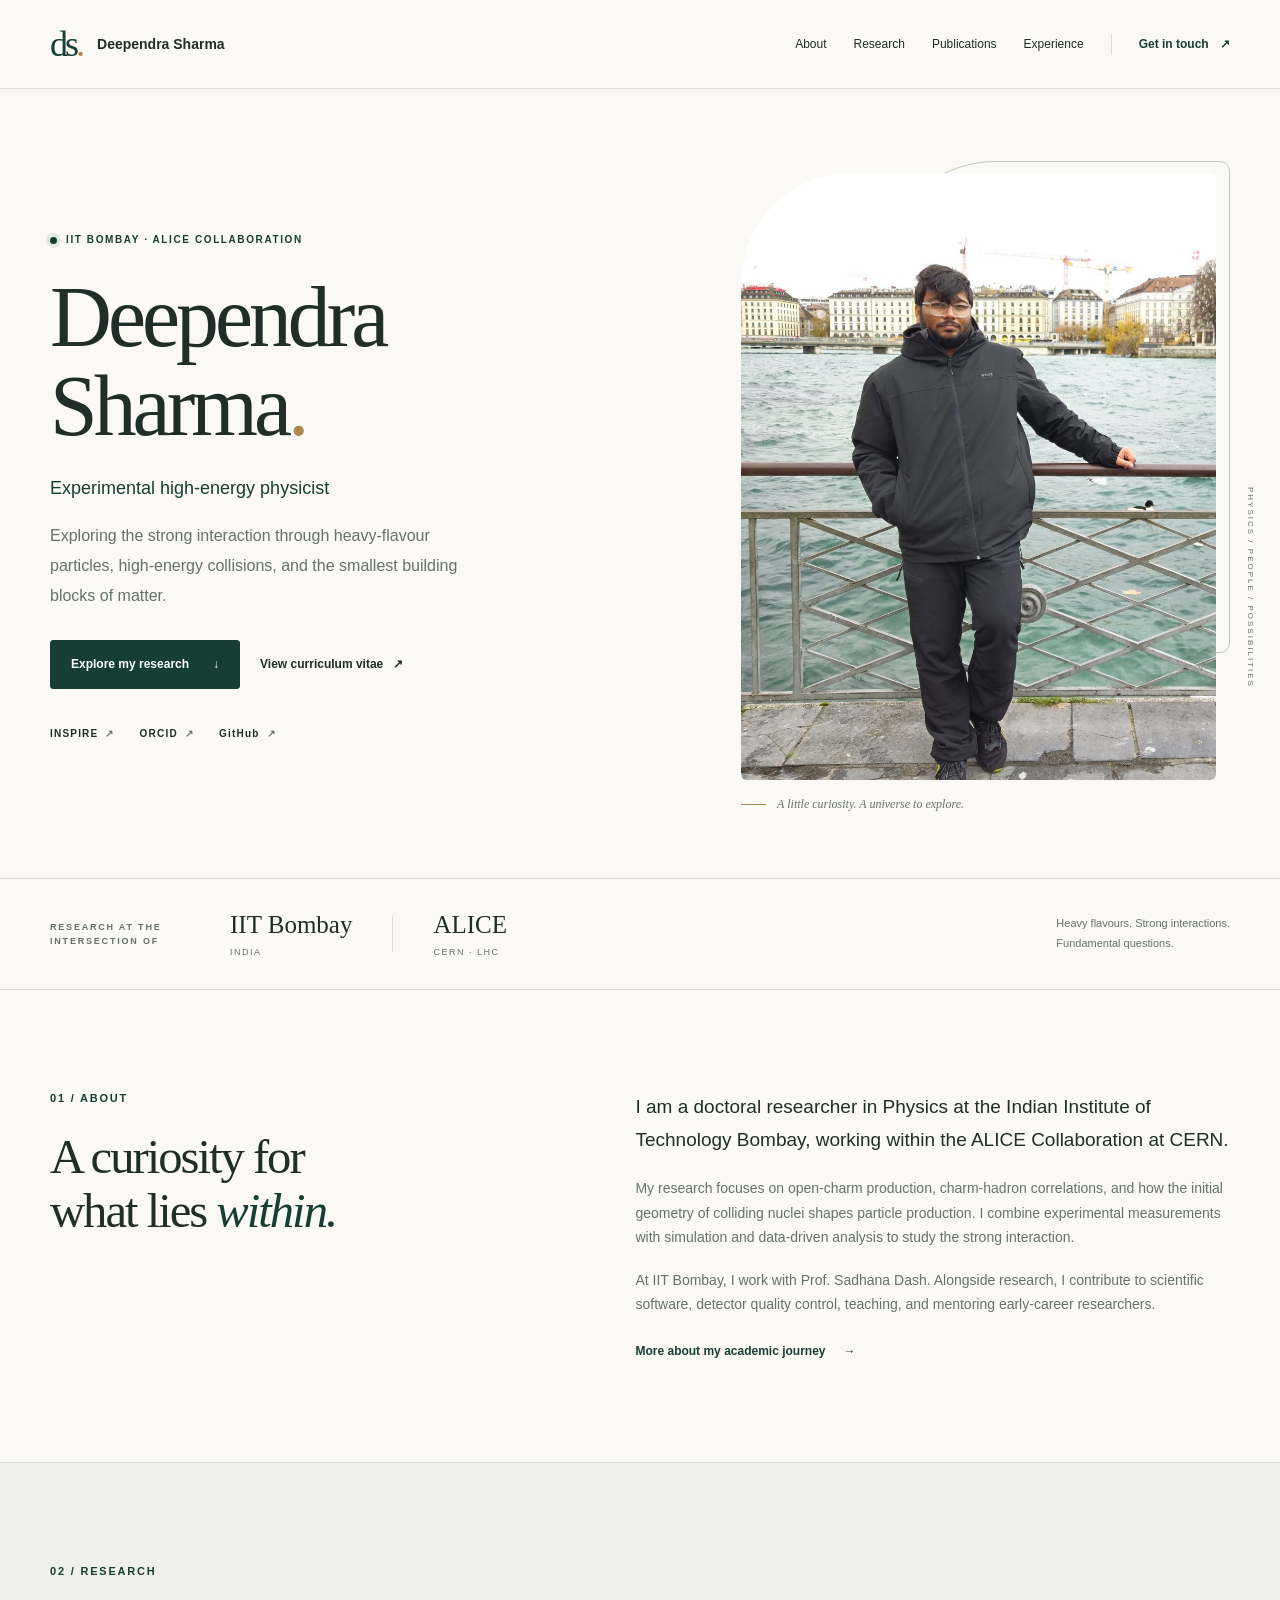
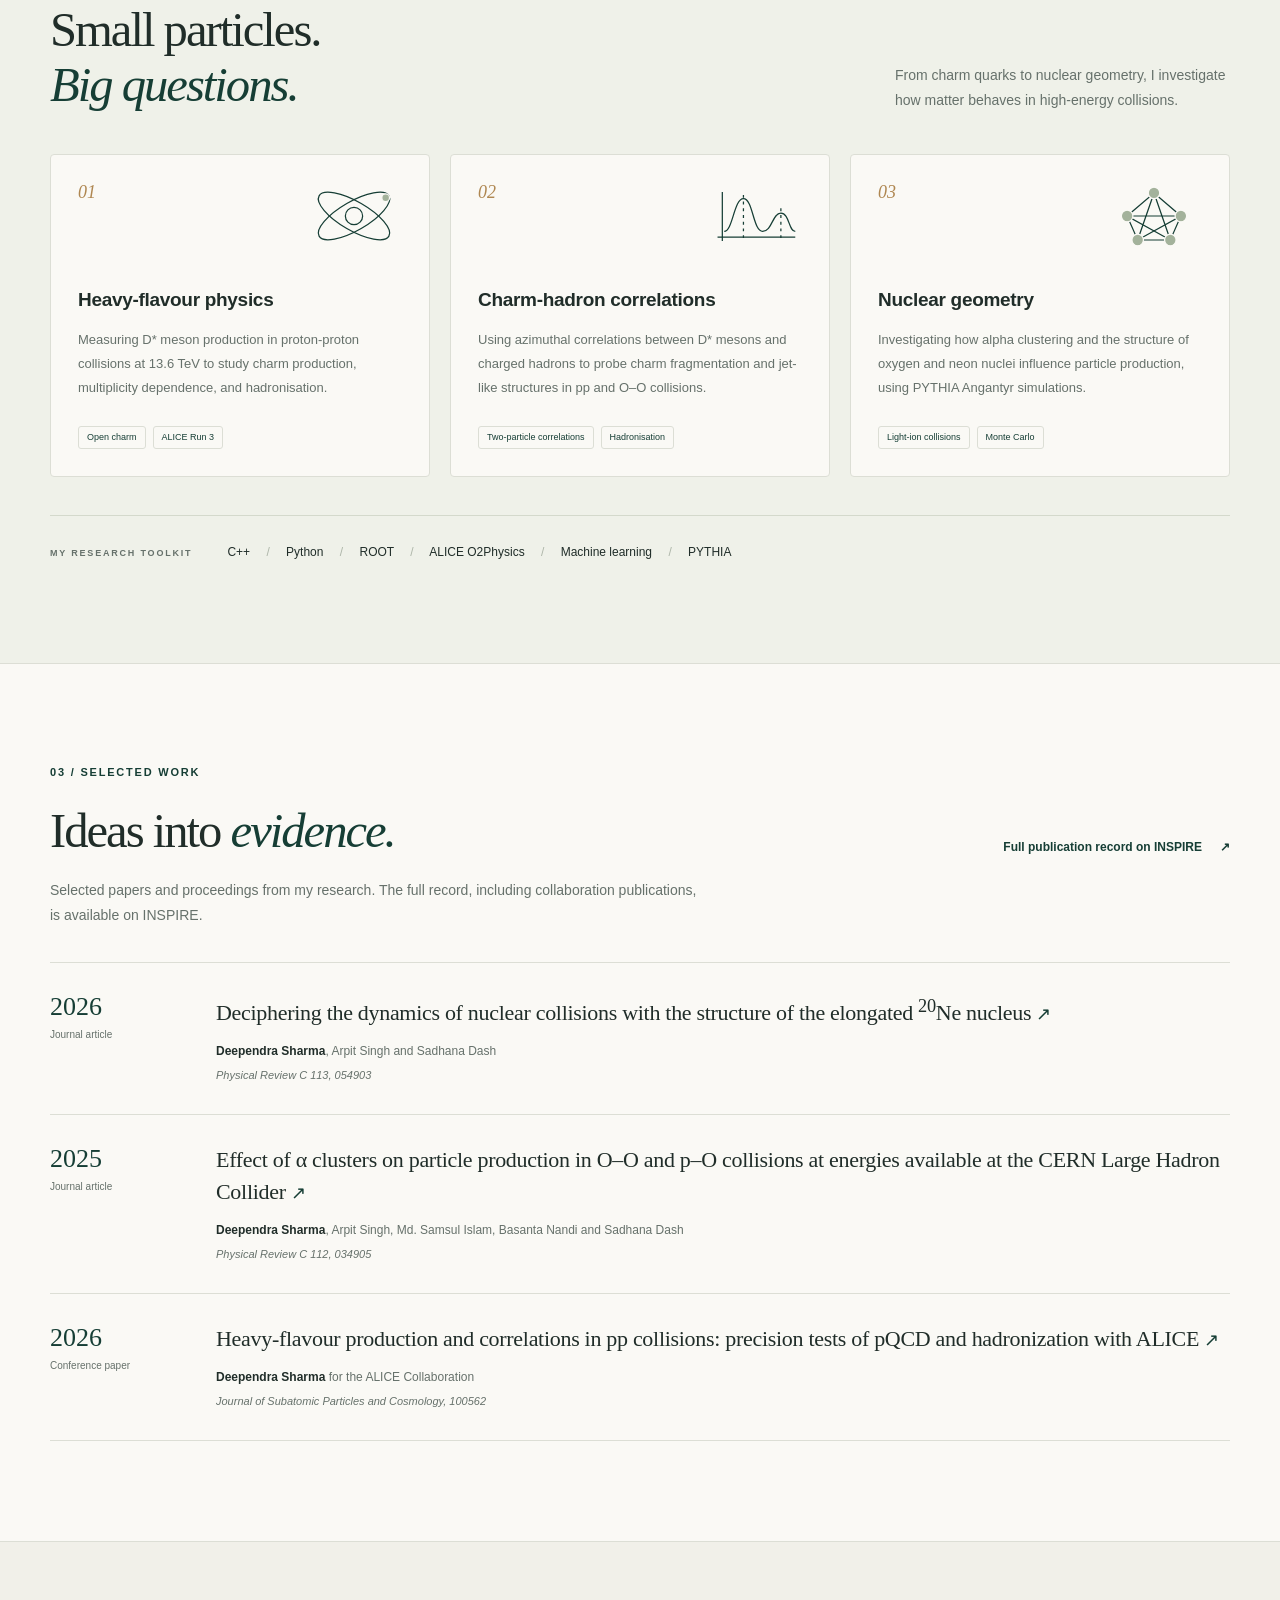
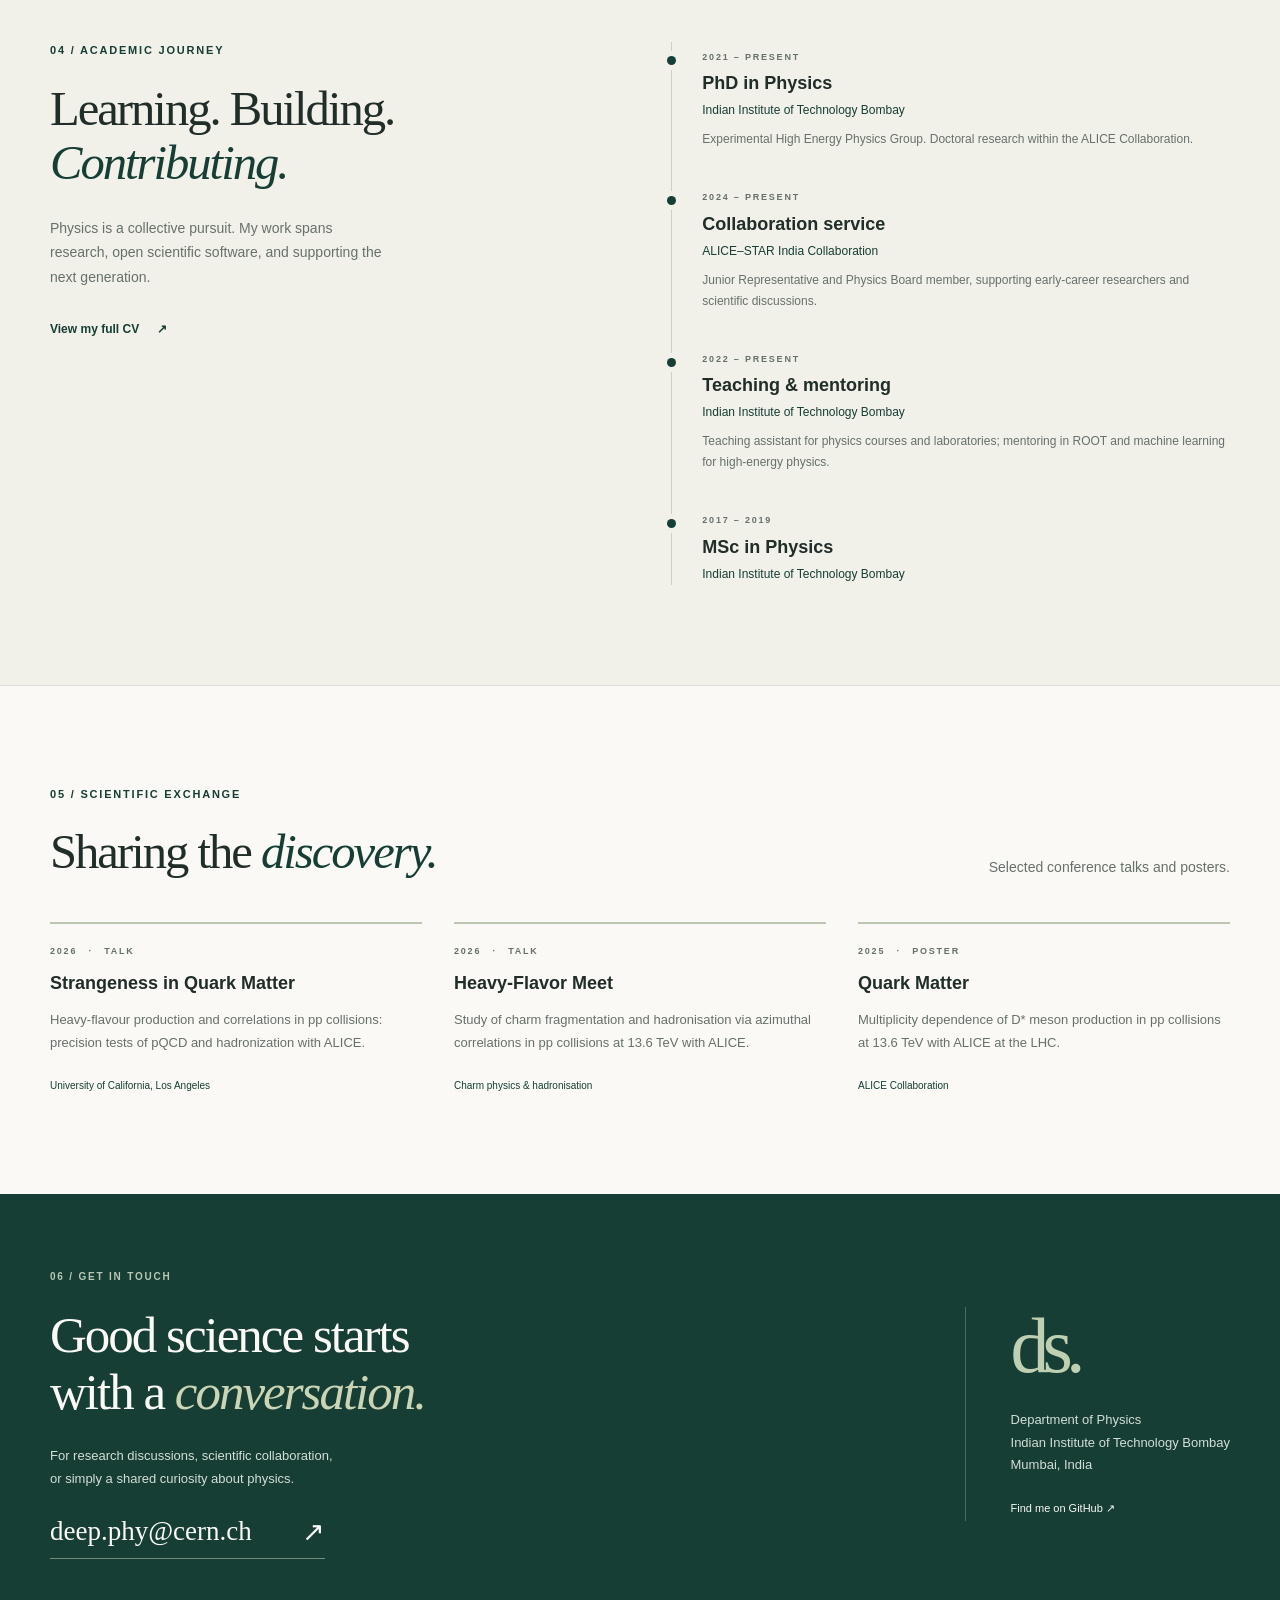
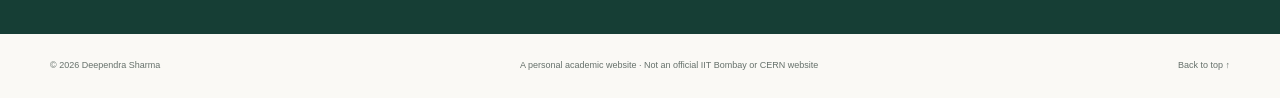
==== index.html @ 5d6fb159 "Create academic website" ====
<!doctype html>
<html lang="en">
<head>
  <meta charset="utf-8">
  <meta name="viewport" content="width=device-width, initial-scale=1">
  <meta name="description" content="Deependra Sharma, doctoral researcher at IIT Bombay and ALICE collaborator. Research in heavy-flavour physics, charm-hadron correlations, and light-ion collisions.">
  <meta name="theme-color" content="#163e35">
  <title>Deependra Sharma | High-Energy Physicist</title>
  <link rel="icon" href="assets/favicon.svg" type="image/svg+xml">
  <link rel="stylesheet" href="styles.css">
  <script src="script.js" defer></script>
</head>
<body>
  <a class="skip-link" href="#main">Skip to content</a>
  <header class="site-header">
    <div class="container header-inner">
      <a class="brand" href="#home" aria-label="Deependra Sharma, home"><span class="monogram">ds<span>.</span></span><span>Deependra Sharma</span></a>
      <button class="menu-toggle" type="button" aria-expanded="false" aria-controls="primary-nav" hidden>Menu <span aria-hidden="true">+</span></button>
      <nav id="primary-nav" aria-label="Main navigation">
        <a href="#about">About</a><a href="#research">Research</a><a href="#publications">Publications</a><a href="#experience">Experience</a><a class="nav-contact" href="#contact">Get in touch <span aria-hidden="true">&nearr;</span></a>
      </nav>
    </div>
  </header>

  <main id="main">
    <section class="hero container" id="home" aria-labelledby="hero-title">
      <div class="hero-copy">
        <p class="eyebrow"><span class="status-dot" aria-hidden="true"></span> IIT Bombay &middot; ALICE Collaboration</p>
        <h1 id="hero-title">Deependra<br>Sharma<span class="accent">.</span></h1>
        <p class="hero-role">Experimental high-energy physicist</p>
        <p class="hero-description">Exploring the strong interaction through heavy-flavour particles, high-energy collisions, and the smallest building blocks of matter.</p>
        <div class="button-row"><a class="button button-primary" href="#research">Explore my research <span aria-hidden="true">&darr;</span></a><a class="button button-text" href="cv.html">View curriculum vitae <span aria-hidden="true">&nearr;</span></a></div>
        <div class="profile-links" aria-label="Research profiles">
          <a href="https://inspirehep.net/authors/2954611">INSPIRE <span aria-hidden="true">&nearr;</span></a>
          <a href="https://orcid.org/0009-0001-9105-0729">ORCID <span aria-hidden="true">&nearr;</span></a>
          <a href="https://github.com/deependra170598">GitHub <span aria-hidden="true">&nearr;</span></a>
        </div>
      </div>
      <figure class="hero-portrait">
        <div class="portrait-frame"><img src="assets/portrait.jpg" alt="Deependra Sharma standing beside the waterfront in Geneva" width="900" height="1150" fetchpriority="high"></div>
        <figcaption><span class="caption-line" aria-hidden="true"></span> A little curiosity. A universe to explore.</figcaption>
        <span class="portrait-label" aria-hidden="true">PHYSICS / PEOPLE / POSSIBILITIES</span>
      </figure>
    </section>

    <div class="affiliation-band">
      <div class="container affiliations"><span class="eyebrow">Research at the intersection of</span><a href="https://www.iitb.ac.in/">IIT Bombay <span>India</span></a><span class="band-divider" aria-hidden="true"></span><a href="https://alice-collaboration.web.cern.ch/">ALICE <span>CERN &middot; LHC</span></a><span class="band-note">Heavy flavours. Strong interactions.<br>Fundamental questions.</span></div>
    </div>

    <section class="section container about-grid" id="about" aria-labelledby="about-title">
      <div><p class="eyebrow section-kicker">01 / About</p><h2 id="about-title">A curiosity for<br>what lies <em>within.</em></h2></div>
      <div class="about-copy"><p class="lead">I am a doctoral researcher in Physics at the Indian Institute of Technology Bombay, working within the ALICE Collaboration at CERN.</p><p>My research focuses on open-charm production, charm-hadron correlations, and how the initial geometry of colliding nuclei shapes particle production. I combine experimental measurements with simulation and data-driven analysis to study the strong interaction.</p><p>At IIT Bombay, I work with Prof. Sadhana Dash. Alongside research, I contribute to scientific software, detector quality control, teaching, and mentoring early-career researchers.</p><a class="inline-link" href="cv.html">More about my academic journey <span aria-hidden="true">&rarr;</span></a></div>
    </section>

    <section class="research-section" id="research" aria-labelledby="research-title">
      <div class="container section">
        <div class="section-heading"><div><p class="eyebrow section-kicker">02 / Research</p><h2 id="research-title">Small particles.<br><em>Big questions.</em></h2></div><p>From charm quarks to nuclear geometry, I investigate how matter behaves in high-energy collisions.</p></div>
        <div class="research-grid">
          <article class="research-card">
            <div class="card-top"><span class="card-number">01</span><svg viewBox="0 0 100 68" fill="none" aria-hidden="true"><circle cx="50" cy="34" r="9"/><ellipse cx="50" cy="34" rx="42" ry="15" transform="rotate(-30 50 34)"/><ellipse cx="50" cy="34" rx="42" ry="15" transform="rotate(30 50 34)"/><circle cx="83" cy="15" r="4" class="svg-fill"/></svg></div>
            <h3>Heavy-flavour physics</h3><p>Measuring D* meson production in proton-proton collisions at 13.6 TeV to study charm production, multiplicity dependence, and hadronisation.</p><div class="tags"><span>Open charm</span><span>ALICE Run 3</span></div>
          </article>
          <article class="research-card">
            <div class="card-top"><span class="card-number">02</span><svg viewBox="0 0 100 68" fill="none" aria-hidden="true"><path d="M12 56H93M17 60V9M19 50C28 50 29 16 39 16S49 50 59 50 69 31 78 31 86 50 93 50"/><path d="M39 12V57M78 26V57" stroke-dasharray="3 4"/></svg></div>
            <h3>Charm-hadron correlations</h3><p>Using azimuthal correlations between D* mesons and charged hadrons to probe charm fragmentation and jet-like structures in pp and O&ndash;O collisions.</p><div class="tags"><span>Two-particle correlations</span><span>Hadronisation</span></div>
          </article>
          <article class="research-card">
            <div class="card-top"><span class="card-number">03</span><svg viewBox="0 0 100 68" fill="none" aria-hidden="true"><path d="m50 10 28 24-11 25H33L22 34Z"/><path d="m50 10 17 49-45-25h56L33 59Z"/><circle cx="50" cy="10" r="6" class="svg-fill"/><circle cx="22" cy="34" r="6" class="svg-fill"/><circle cx="78" cy="34" r="6" class="svg-fill"/><circle cx="33" cy="59" r="6" class="svg-fill"/><circle cx="67" cy="59" r="6" class="svg-fill"/></svg></div>
            <h3>Nuclear geometry</h3><p>Investigating how alpha clustering and the structure of oxygen and neon nuclei influence particle production, using PYTHIA Angantyr simulations.</p><div class="tags"><span>Light-ion collisions</span><span>Monte Carlo</span></div>
          </article>
        </div>
        <div class="toolkit"><span class="eyebrow">My research toolkit</span><p>C++ <span>/</span> Python <span>/</span> ROOT <span>/</span> ALICE O2Physics <span>/</span> Machine learning <span>/</span> PYTHIA</p></div>
      </div>
    </section>

    <section class="section container" id="publications" aria-labelledby="publications-title">
      <div class="section-heading"><div><p class="eyebrow section-kicker">03 / Selected work</p><h2 id="publications-title">Ideas into <em>evidence.</em></h2></div><a class="inline-link" href="https://inspirehep.net/authors/2954611?ui-citation-summary=true&amp;ui-exclude-self-citations=true">Full publication record on INSPIRE <span aria-hidden="true">&nearr;</span></a></div>
      <p class="section-intro">Selected papers and proceedings from my research. The full record, including collaboration publications, is available on INSPIRE.</p>
      <div class="publication-list">
        <article class="publication"><div class="publication-meta"><span class="publication-year">2026</span><span>Journal article</span></div><div><h3><a href="https://doi.org/10.1103/3fy2-1d7l">Deciphering the dynamics of nuclear collisions with the structure of the elongated <sup>20</sup>Ne nucleus <span aria-hidden="true">&nearr;</span></a></h3><p><strong>Deependra Sharma</strong>, Arpit Singh and Sadhana Dash</p><p class="journal">Physical Review C 113, 054903</p></div></article>
        <article class="publication"><div class="publication-meta"><span class="publication-year">2025</span><span>Journal article</span></div><div><h3><a href="https://doi.org/10.1103/l6mj-sgrn">Effect of &alpha; clusters on particle production in O&ndash;O and p&ndash;O collisions at energies available at the CERN Large Hadron Collider <span aria-hidden="true">&nearr;</span></a></h3><p><strong>Deependra Sharma</strong>, Arpit Singh, Md. Samsul Islam, Basanta Nandi and Sadhana Dash</p><p class="journal">Physical Review C 112, 034905</p></div></article>
        <article class="publication"><div class="publication-meta"><span class="publication-year">2026</span><span>Conference paper</span></div><div><h3><a href="https://doi.org/10.1016/j.jspc.2026.100562">Heavy-flavour production and correlations in pp collisions: precision tests of pQCD and hadronization with ALICE <span aria-hidden="true">&nearr;</span></a></h3><p><strong>Deependra Sharma</strong> for the ALICE Collaboration</p><p class="journal">Journal of Subatomic Particles and Cosmology, 100562</p></div></article>
      </div>
    </section>

    <section class="experience-section" id="experience" aria-labelledby="experience-title">
      <div class="container section experience-grid">
        <div><p class="eyebrow section-kicker">04 / Academic journey</p><h2 id="experience-title">Learning. Building.<br><em>Contributing.</em></h2><p class="section-intro">Physics is a collective pursuit. My work spans research, open scientific software, and supporting the next generation.</p><a class="inline-link" href="cv.html">View my full CV <span aria-hidden="true">&nearr;</span></a></div>
        <div class="timeline">
          <article class="timeline-item"><p class="eyebrow">2021 &ndash; Present</p><h3>PhD in Physics</h3><p class="institution">Indian Institute of Technology Bombay</p><p>Experimental High Energy Physics Group. Doctoral research within the ALICE Collaboration.</p></article>
          <article class="timeline-item"><p class="eyebrow">2024 &ndash; Present</p><h3>Collaboration service</h3><p class="institution">ALICE&ndash;STAR India Collaboration</p><p>Junior Representative and Physics Board member, supporting early-career researchers and scientific discussions.</p></article>
          <article class="timeline-item"><p class="eyebrow">2022 &ndash; Present</p><h3>Teaching &amp; mentoring</h3><p class="institution">Indian Institute of Technology Bombay</p><p>Teaching assistant for physics courses and laboratories; mentoring in ROOT and machine learning for high-energy physics.</p></article>
          <article class="timeline-item"><p class="eyebrow">2017 &ndash; 2019</p><h3>MSc in Physics</h3><p class="institution">Indian Institute of Technology Bombay</p></article>
        </div>
      </div>
    </section>

    <section class="section container talks-section" aria-labelledby="talks-title">
      <div class="section-heading"><div><p class="eyebrow section-kicker">05 / Scientific exchange</p><h2 id="talks-title">Sharing the <em>discovery.</em></h2></div><p>Selected conference talks and posters.</p></div>
      <div class="talks-grid">
        <article class="talk-card"><p class="eyebrow">2026 <span>&middot;</span> Talk</p><h3>Strangeness in Quark Matter</h3><p>Heavy-flavour production and correlations in pp collisions: precision tests of pQCD and hadronization with ALICE.</p><span class="talk-location">University of California, Los Angeles</span></article>
        <article class="talk-card"><p class="eyebrow">2026 <span>&middot;</span> Talk</p><h3>Heavy-Flavor Meet</h3><p>Study of charm fragmentation and hadronisation via azimuthal correlations in pp collisions at 13.6 TeV with ALICE.</p><span class="talk-location">Charm physics &amp; hadronisation</span></article>
        <article class="talk-card"><p class="eyebrow">2025 <span>&middot;</span> Poster</p><h3>Quark Matter</h3><p>Multiplicity dependence of D* meson production in pp collisions at 13.6 TeV with ALICE at the LHC.</p><span class="talk-location">ALICE Collaboration</span></article>
      </div>
    </section>

    <section class="contact-section" id="contact" aria-labelledby="contact-title">
      <div class="container contact-inner"><div><p class="eyebrow">06 / Get in touch</p><h2 id="contact-title">Good science starts<br>with a <em>conversation.</em></h2><p>For research discussions, scientific collaboration,<br class="desktop-break"> or simply a shared curiosity about physics.</p><a class="contact-email" href="mailto:deep.phy@cern.ch">deep.phy@cern.ch <span aria-hidden="true">&nearr;</span></a></div><div class="contact-details"><span class="contact-mark" aria-hidden="true">ds.</span><p>Department of Physics<br>Indian Institute of Technology Bombay<br>Mumbai, India</p><a href="https://github.com/deependra170598">Find me on GitHub <span aria-hidden="true">&nearr;</span></a></div></div>
    </section>
  </main>
  <footer class="site-footer container"><p>&copy; <span data-year>2026</span> Deependra Sharma</p><p>A personal academic website &middot; Not an official IIT Bombay or CERN website</p><a href="#home">Back to top &uarr;</a></footer>
</body>
</html>
---- styles.css ----
:root {
  --paper: #faf9f5;
  --ink: #202d29;
  --green: #163e35;
  --muted: #66716b;
  --line: #dcded5;
  --soft: #eff1e9;
  --gold: #af8751;
  --serif: Georgia, "Times New Roman", serif;
  --sans: "Segoe UI", Arial, sans-serif;
}
* { box-sizing: border-box; }
html { scroll-behavior: smooth; scroll-padding-top: 100px; }
body { margin: 0; color: var(--ink); background: var(--paper); font: 16px/1.75 var(--sans); -webkit-font-smoothing: antialiased; }
a { color: inherit; text-decoration: none; text-underline-offset: 5px; }
a:hover { text-decoration: underline; }
button { font: inherit; }
button, a { -webkit-tap-highlight-color: transparent; }
:focus-visible { outline: 3px solid var(--gold); outline-offset: 5px; }
::selection { color: white; background: var(--green); }
img { display: block; max-width: 100%; }
svg { display: block; }
figure, p, h1, h2, h3 { margin: 0; }
p + p { margin-top: 18px; }
.container { width: min(1180px, calc(100% - 96px)); margin-inline: auto; }
.section { padding-block: 100px; }
.eyebrow { font-size: 11px; font-weight: 650; letter-spacing: 1.8px; text-transform: uppercase; line-height: 1.6; }
.section-kicker { color: var(--green); margin-bottom: 22px; }
h1, h2 { font-family: var(--serif); font-weight: 400; letter-spacing: -2px; line-height: 1.12; }
h2 { font-size: clamp(36px, 3.8vw, 49px); }
h2 em { font-weight: 400; color: var(--green); }
h3 { font-weight: 600; font-size: 19px; line-height: 1.5; }
.skip-link { position: fixed; top: -100px; left: 20px; padding: 10px 20px; background: var(--green); color: white; z-index: 100; }
.skip-link:focus { top: 10px; }
.site-header { position: sticky; top: 0; z-index: 20; background: rgba(250, 249, 245, .97); border-bottom: 1px solid var(--line); }
.header-inner { min-height: 88px; display: flex; align-items: center; justify-content: space-between; gap: 28px; }
.brand { display: flex; align-items: center; gap: 15px; font-size: 14px; font-weight: 600; white-space: nowrap; }
.brand:hover { text-decoration: none; }
.monogram { font: 36px/1 var(--serif); letter-spacing: -3px; color: var(--green); }
.monogram span { color: var(--gold); }
nav { display: flex; gap: 27px; align-items: center; font-size: 12px; }
.nav-contact { border-left: 1px solid var(--line); padding-left: 27px; color: var(--green); font-weight: 600; }
.nav-contact span { margin-left: 8px; }
.menu-toggle { display: none; background: transparent; border: 1px solid var(--line); color: var(--green); padding: 6px 12px; cursor: pointer; }
.menu-toggle[hidden] { display: none; }
.hero { display: grid; grid-template-columns: 1.25fr 1fr; gap: 80px; align-items: center; padding-block: 72px 64px; }
.hero-copy > .eyebrow { display: flex; align-items: center; gap: 9px; font-size: 10px; letter-spacing: 1.6px; color: var(--green); margin-bottom: 26px; }
.status-dot { height: 7px; width: 7px; flex-shrink: 0; border-radius: 50%; background: var(--green); box-shadow: 0 0 0 4px #e4eadd; }
h1 { font-size: clamp(65px, 6.7vw, 89px); line-height: 1.03; letter-spacing: -4px; }
.accent { color: var(--gold); }
.hero-role { margin-top: 22px; font-size: 18px; font-weight: 500; color: var(--green); }
.hero-description { margin-top: 17px; color: var(--muted); max-width: 440px; font-size: 16px; line-height: 1.85; }
.button-row { display: flex; align-items: center; flex-wrap: wrap; gap: 12px 20px; margin-top: 30px; }
.button { display: inline-flex; align-items: center; justify-content: center; gap: 24px; padding: 13px 20px; font-size: 12px; font-weight: 600; }
.button-primary { background: var(--green); color: white; border: 1px solid var(--green); border-radius: 3px; transition: background .2s; }
.button-primary:hover { background: #245548; text-decoration: none; }
.button-text { padding-inline: 0; gap: 10px; }
.profile-links { display: flex; gap: 25px; margin-top: 36px; font-size: 10px; font-weight: 600; letter-spacing: 1.2px; }
.profile-links span { color: var(--muted); padding-left: 3px; }
.hero-portrait { position: relative; padding: 12px 14px 0 0; }
.hero-portrait::before { content: ""; position: absolute; top: 0; right: 0; width: 72%; height: 75%; border: 1px solid #bfcab8; border-radius: 120px 10px 10px 10px; z-index: -1; }
.portrait-frame { background: #e1e5db; border-radius: 110px 6px 6px 6px; overflow: hidden; }
.portrait-frame img { width: 100%; height: auto; aspect-ratio: 900 / 1150; object-fit: cover; }
.hero-portrait figcaption { display: flex; gap: 11px; align-items: center; font: italic 12px/1.6 var(--serif); color: var(--muted); padding-top: 15px; }
.caption-line { height: 1px; width: 25px; background: var(--gold); }
.portrait-label { position: absolute; right: -27px; top: 50%; font-size: 8px; letter-spacing: 2px; writing-mode: vertical-rl; color: var(--muted); }
.affiliation-band { border-block: 1px solid var(--line); }
.affiliations { display: flex; gap: 40px; align-items: center; min-height: 110px; }
.affiliations > .eyebrow { color: var(--muted); font-size: 9px; max-width: 140px; }
.affiliations > a { font: 25px var(--serif); white-space: nowrap; }
.affiliations > a span { display: block; font: 9px var(--sans); text-transform: uppercase; letter-spacing: 1.5px; margin-top: 8px; color: var(--muted); }
.band-divider { height: 36px; width: 1px; background: var(--line); }
.band-note { margin-left: auto; color: var(--muted); font-size: 11px; line-height: 1.8; }
.about-grid { display: grid; grid-template-columns: 1fr 1.2fr; gap: 90px; }
.about-copy { color: var(--muted); font-size: 14px; }
.about-copy .lead { font-size: 19px; line-height: 1.75; color: var(--ink); margin-bottom: 20px; }
.inline-link { display: inline-flex; align-items: center; gap: 18px; color: var(--green); font-size: 12px; font-weight: 600; }
.about-copy .inline-link { margin-top: 24px; }
.research-section { background: var(--soft); border-block: 1px solid var(--line); }
.section-heading { display: flex; align-items: flex-end; justify-content: space-between; gap: 50px; margin-bottom: 42px; }
.section-heading > p { max-width: 335px; color: var(--muted); font-size: 14px; }
.research-grid { display: grid; grid-template-columns: repeat(3, 1fr); gap: 20px; }
.research-card { padding: 27px; background: var(--paper); border: 1px solid var(--line); border-radius: 4px; display: flex; flex-direction: column; }
.card-top { display: flex; align-items: flex-start; justify-content: space-between; margin-bottom: 28px; min-height: 76px; }
.card-number { font: italic 18px var(--serif); color: var(--gold); }
.card-top svg { width: 96px; height: 68px; stroke: var(--green); stroke-width: 1.3; }
.svg-fill { fill: #a3b29b; stroke: var(--paper); }
.research-card h3 { font-size: 19px; letter-spacing: -.3px; }
.research-card p { color: var(--muted); font-size: 13px; margin-block: 13px 26px; line-height: 1.85; }
.tags { display: flex; flex-wrap: wrap; gap: 7px; margin-top: auto; }
.tags span { padding: 3px 8px; border: 1px solid var(--line); border-radius: 3px; color: var(--green); font-size: 9px; }
.toolkit { display: flex; gap: 35px; align-items: baseline; border-top: 1px solid #d4d9cc; margin-top: 38px; padding-top: 26px; }
.toolkit .eyebrow { font-size: 9px; white-space: nowrap; color: var(--muted); }
.toolkit p { font-size: 12px; font-weight: 500; }
.toolkit p span { color: #aeb6a9; margin-inline: 13px; }
.section-intro { font-size: 14px; color: var(--muted); max-width: 650px; }
#publications .section-heading { margin-bottom: 20px; }
.publication-list { margin-top: 35px; border-top: 1px solid var(--line); }
.publication { padding-block: 29px; border-bottom: 1px solid var(--line); display: grid; grid-template-columns: 140px 1fr; gap: 26px; }
.publication-meta { display: flex; flex-direction: column; gap: 4px; font-size: 10px; color: var(--muted); }
.publication-year { font: 26px var(--serif); color: var(--green); }
.publication h3 { font: 22px/1.45 var(--serif); letter-spacing: -.3px; }
.publication h3 span { font: 18px var(--sans); color: var(--green); white-space: nowrap; }
.publication p { color: var(--muted); font-size: 12px; margin-top: 12px; }
.publication strong { color: var(--ink); font-weight: 600; }
.publication .journal { margin-top: 4px; font-size: 11px; font-style: italic; }
.experience-section { background: #f1f0e9; border-block: 1px solid var(--line); }
.experience-grid { display: grid; grid-template-columns: 1fr 1.1fr; gap: 100px; }
.experience-grid .section-intro { margin-block: 25px; max-width: 340px; }
.timeline { border-left: 1px solid #ccd1c4; margin-left: 7px; }
.timeline-item { position: relative; padding: 0 0 32px 30px; }
.timeline-item:last-child { padding-bottom: 0; }
.timeline-item::before { content: ""; position: absolute; top: 6px; left: -5px; width: 9px; height: 9px; border-radius: 50%; background: var(--green); box-shadow: 0 0 0 5px #f1f0e9; }
.timeline-item > .eyebrow { font-size: 9px; color: var(--muted); margin-bottom: 6px; }
.timeline-item h3 { font-size: 18px; }
.timeline-item p { font-size: 12px; color: var(--muted); margin-top: 8px; }
.timeline-item .institution { color: var(--green); font-size: 12px; margin-top: 3px; }
.talks-grid { display: grid; grid-template-columns: repeat(3, 1fr); gap: 32px; }
.talk-card { border-top: 2px solid #bcc6b2; padding-top: 20px; display: flex; flex-direction: column; }
.talk-card .eyebrow { font-size: 9px; color: var(--muted); }
.talk-card .eyebrow span { padding-inline: 7px; }
.talk-card h3 { margin-block: 12px; font-size: 18px; }
.talk-card > p:not(.eyebrow) { font-size: 13px; color: var(--muted); margin: 0 0 22px; }
.talk-location { margin-top: auto; font-size: 10px; color: var(--green); }
.contact-section { background: var(--green); color: var(--paper); }
.contact-inner { padding-block: 75px; display: flex; align-items: center; justify-content: space-between; gap: 60px; }
.contact-section .eyebrow { color: #b8c8b3; font-size: 10px; margin-bottom: 22px; }
.contact-section h2 { font-size: clamp(36px, 4vw, 51px); }
.contact-section h2 em { color: #cbd5b6; }
.contact-section p:not(.eyebrow) { color: #d3ded6; font-size: 13px; margin-top: 24px; }
.contact-email { display: inline-flex; align-items: center; gap: 50px; font: 27px var(--serif); margin-top: 25px; border-bottom: 1px solid #738d7c; padding-bottom: 10px; }
.contact-email:hover { text-decoration: none; border-bottom-color: var(--paper); }
.contact-details { min-width: 245px; border-left: 1px solid #4d6b5d; padding-left: 45px; }
.contact-mark { font: 78px/1 var(--serif); letter-spacing: -7px; color: #bed0b1; }
.contact-details a { font-size: 11px; display: inline-block; margin-top: 22px; }
.site-footer { display: flex; flex-wrap: wrap; gap: 20px; justify-content: space-between; align-items: center; padding-block: 24px; font-size: 9px; color: var(--muted); }
.site-footer p + p { margin: 0; }
.cv-header { border-bottom: 1px solid var(--line); padding-block: 28px; display: flex; justify-content: space-between; gap: 20px; align-items: center; }
.cv-page { max-width: 880px; padding-block: 65px; }
.cv-page h1 { font-size: 55px; letter-spacing: -2px; }
.cv-page .hero-role { margin-top: 12px; }
.cv-contact { font-size: 13px; margin-top: 15px; display: flex; flex-wrap: wrap; gap: 8px 24px; }
.cv-section { margin-top: 38px; }
.cv-section h2 { font: 22px var(--serif); letter-spacing: 0; border-bottom: 1px solid var(--line); padding-bottom: 10px; margin-bottom: 16px; }
.cv-section h3 { font-size: 15px; margin-top: 20px; }
.cv-section p, .cv-section li { font-size: 13px; }
.cv-section ul, .cv-section ol { padding-left: 21px; }
.cv-section li { padding-left: 3px; margin-bottom: 8px; }
.cv-section a { text-decoration: underline; }
.cv-date { float: right; font-weight: 400; font-size: 12px; color: var(--muted); margin-left: 15px; }
.cv-note { margin-top: 20px; color: var(--muted); font-size: 11px; }
.print-button { cursor: pointer; }
@media (min-width: 1500px) {
  .hero { padding-block: 90px; }
}
@media (max-width: 1050px) {
  .container { width: calc(100% - 64px); }
  .header-inner { gap: 20px; }
  nav { gap: 18px; }
  .nav-contact { padding-left: 18px; }
  .brand { font-size: 12px; }
  .hero { gap: 45px; }
  h1 { font-size: 73px; }
  .hero-role { font-size: 16px; }
  .hero-description { font-size: 14px; }
  .button { padding: 12px 15px; font-size: 11px; gap: 12px; }
  .button-text { padding-inline: 0; }
  .about-grid, .experience-grid { gap: 50px; }
  .affiliations { gap: 28px; }
  .research-card { padding: 22px; }
  .research-card h3 { font-size: 17px; }
  .toolkit { gap: 22px; }
  .toolkit p span { margin-inline: 7px; }
}
@media (max-width: 760px) {
  html { scroll-padding-top: 85px; }
  .container { width: calc(100% - 40px); }
  .section { padding-block: 65px; }
  .header-inner { min-height: 74px; flex-wrap: wrap; padding-block: 16px; gap: 14px; }
  .brand { font-size: 13px; }
  .monogram { font-size: 30px; }
  .menu-toggle:not([hidden]) { display: inline-flex; gap: 18px; font-size: 12px; align-items: center; }
  nav { width: 100%; flex-wrap: wrap; gap: 12px 24px; padding-top: 10px; border-top: 1px solid var(--line); }
  .js nav:not(.is-open) { display: none; }
  .nav-contact { padding-left: 0; border-left: 0; }
  .hero { grid-template-columns: 1fr 0.8fr; gap: 25px; padding-block: 45px; align-items: start; }
  .hero-copy > .eyebrow { font-size: 8px; letter-spacing: 1px; margin-bottom: 22px; }
  h1 { font-size: 56px; letter-spacing: -2px; }
  .hero-role { font-size: 14px; line-height: 1.6; margin-top: 17px; }
  .hero-description { font-size: 13px; margin-top: 12px; }
  .button-row { margin-top: 22px; gap: 8px; }
  .button { font-size: 11px; }
  .profile-links { margin-top: 20px; gap: 17px; font-size: 9px; }
  .hero-portrait { margin-top: 15px; padding-right: 9px; }
  .portrait-frame { border-top-left-radius: 75px; }
  .hero-portrait figcaption { font-size: 10px; gap: 6px; }
  .caption-line { width: 12px; }
  .portrait-label { display: none; }
  .affiliations { gap: 22px; min-height: 100px; flex-wrap: wrap; padding-block: 20px; }
  .affiliations > .eyebrow { font-size: 8px; max-width: 100px; }
  .affiliations > a { font-size: 21px; }
  .affiliations > a span { font-size: 8px; }
  .band-note { display: none; }
  .band-divider { height: 30px; }
  .about-grid, .experience-grid { grid-template-columns: 1fr; gap: 30px; }
  .about-copy .lead { font-size: 18px; }
  h2 { font-size: 38px; letter-spacing: -1.5px; }
  .section-kicker { margin-bottom: 17px; }
  .section-heading { align-items: flex-start; flex-direction: column; gap: 22px; margin-bottom: 30px; }
  .section-heading > p { max-width: 100%; }
  .research-grid { grid-template-columns: 1fr; gap: 16px; }
  .research-card { padding: 25px; }
  .card-top { min-height: 50px; margin-bottom: 15px; }
  .card-top svg { width: 80px; height: 55px; }
  .research-card h3 { font-size: 20px; }
  .research-card p { margin-bottom: 20px; }
  .toolkit { display: block; }
  .toolkit p { margin-top: 10px; line-height: 2.2; }
  .publication { grid-template-columns: 85px 1fr; gap: 16px; padding-block: 24px; }
  .publication h3 { font-size: 20px; }
  .publication-meta { font-size: 9px; }
  .publication-year { font-size: 23px; }
  .experience-grid .section-intro { max-width: none; }
  .talks-grid { grid-template-columns: 1fr; gap: 30px; }
  .talk-card h3 { margin-block: 10px; }
  .talk-card > p:not(.eyebrow) { margin-bottom: 14px; }
  .contact-inner { padding-block: 60px; align-items: flex-start; flex-direction: column; gap: 40px; }
  .contact-details { border-left: 0; border-top: 1px solid #4d6b5d; padding: 25px 0 0; width: 100%; min-width: 0; }
  .contact-mark { display: none; }
  .contact-details p:not(.eyebrow) { margin-top: 0; }
  .site-footer { gap: 10px 20px; font-size: 9px; }
  .site-footer p:nth-child(2) { order: 3; width: 100%; }
  .cv-page { padding-block: 40px; }
  .cv-page h1 { font-size: 44px; }
  .cv-header .button { padding-inline: 12px; }
}
@media (max-width: 520px) {
  .hero { grid-template-columns: 1fr; gap: 30px; }
  h1 { font-size: clamp(54px, 18vw, 72px); }
  .hero-copy > .eyebrow { font-size: 9px; }
  .hero-role { font-size: 17px; }
  .hero-description { font-size: 14px; max-width: none; }
  .button-row { gap: 18px; }
  .hero-portrait { max-width: 330px; width: 86%; margin: 8px auto 0; }
  .profile-links { gap: 27px; margin-top: 26px; }
  .affiliations { column-gap: 20px; justify-content: center; }
  .affiliations > .eyebrow { max-width: none; width: 100%; text-align: center; }
  .publication { grid-template-columns: 1fr; gap: 13px; }
  .publication-meta { flex-direction: row; gap: 14px; align-items: center; }
  .publication-year { font-size: 21px; }
  .contact-email { font-size: 25px; gap: 30px; }
  .desktop-break { display: none; }
  .cv-date { float: none; display: block; margin: 3px 0 0; }
}
@media (prefers-reduced-motion: reduce) {
  html { scroll-behavior: auto; }
  *, *::before, *::after { transition: none !important; }
}
@media print {
  :root { --paper: white; --ink: black; --muted: #333; --green: #163e35; }
  body { font-size: 11pt; }
  .cv-header, .site-footer, .skip-link, .cv-note { display: none; }
  .cv-page { width: 100%; max-width: none; padding: 0; }
  .cv-page h1 { font-size: 30pt; }
  .cv-section { margin-top: 20px; }
  .cv-section h2 { font-size: 15pt; break-after: avoid; }
  .cv-section h3 { break-after: avoid; }
  .cv-section p, .cv-section li { font-size: 9pt; }
  .cv-section li { break-inside: avoid; }
  a { text-decoration: none !important; }
  @page { margin: 16mm; }
}
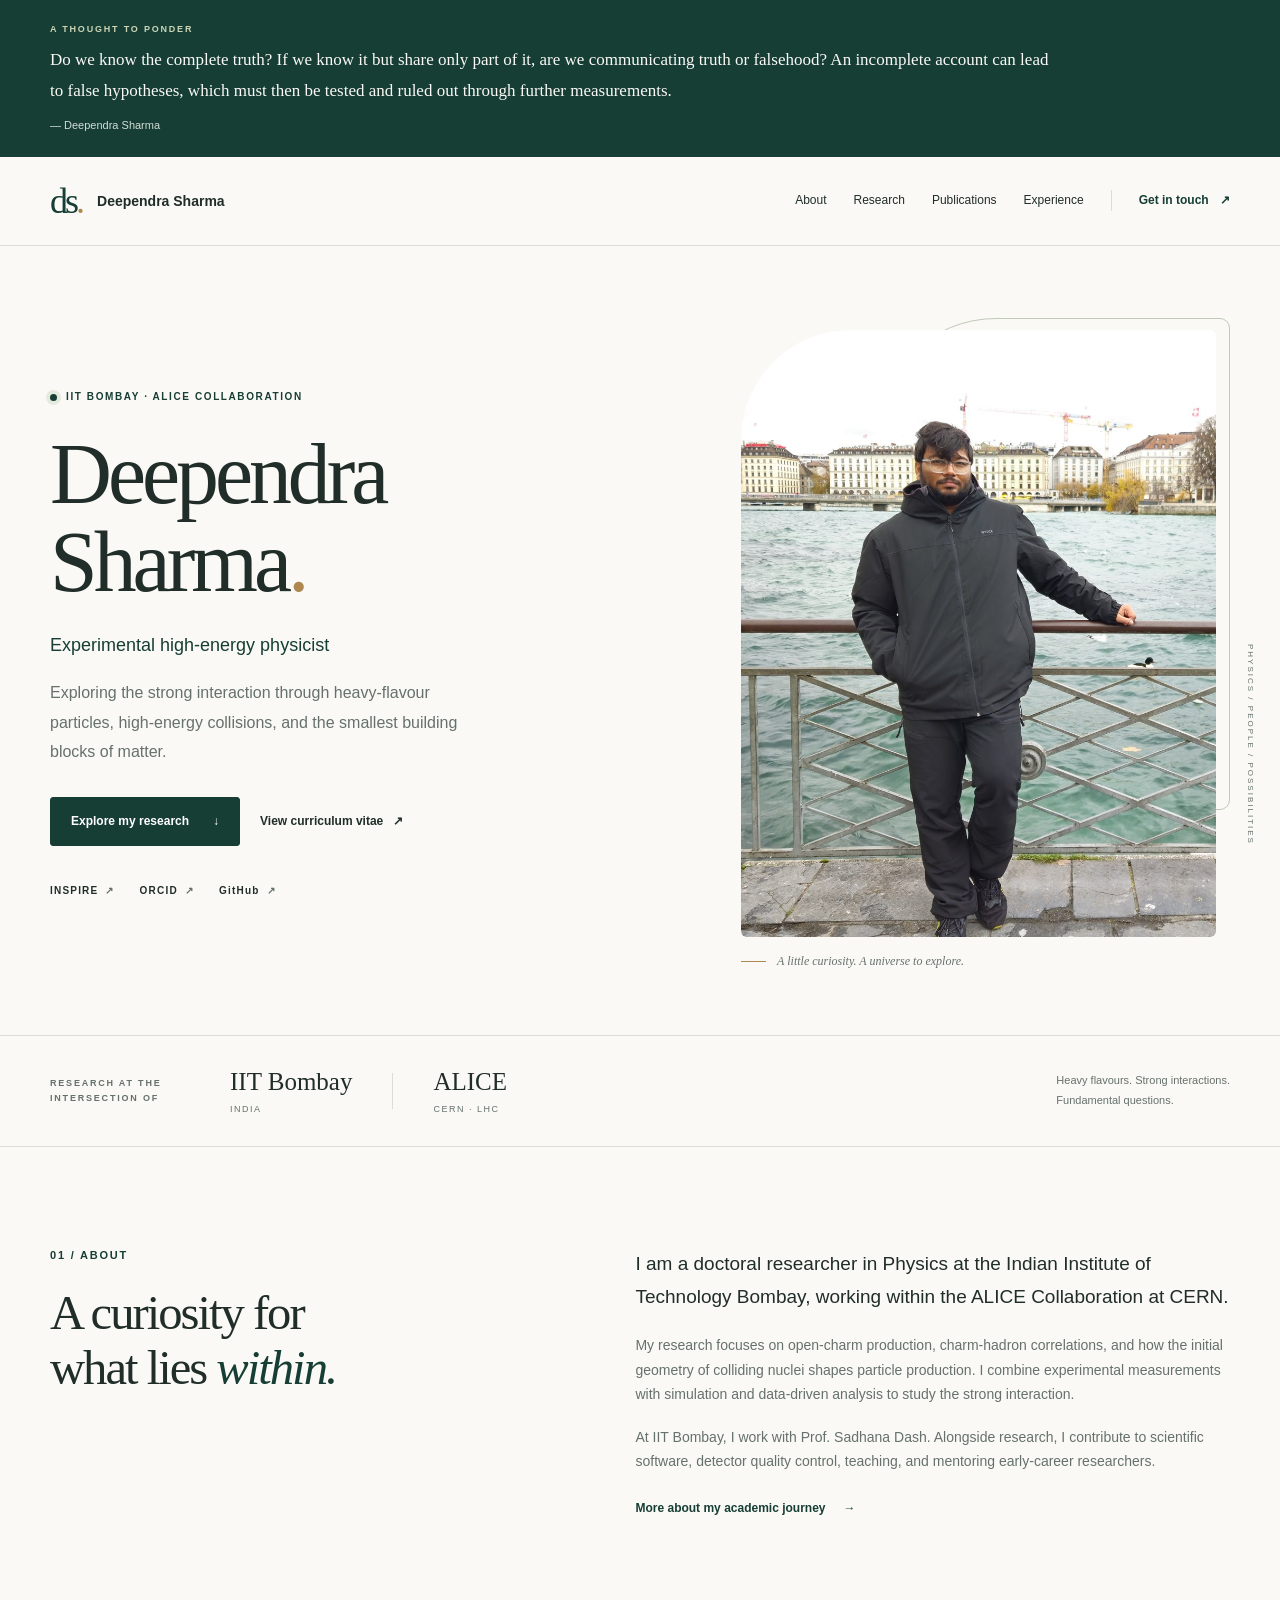
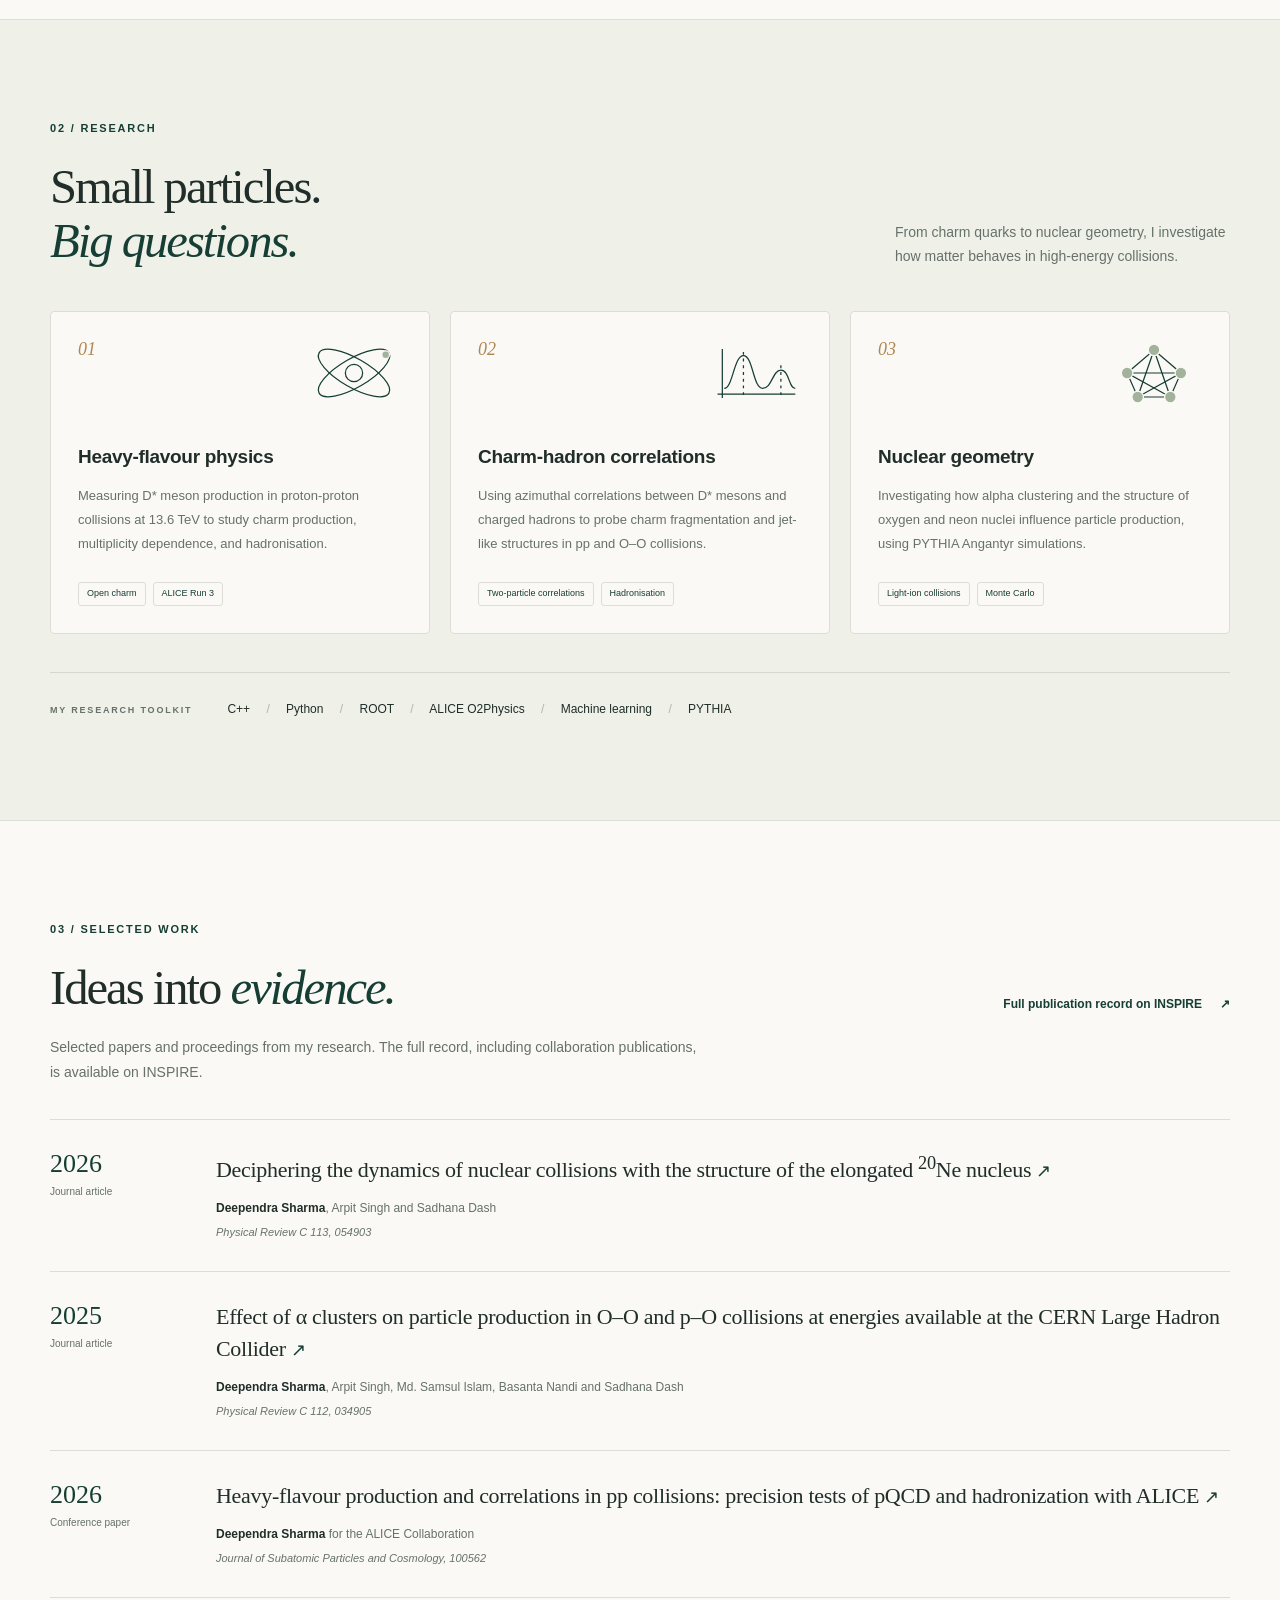
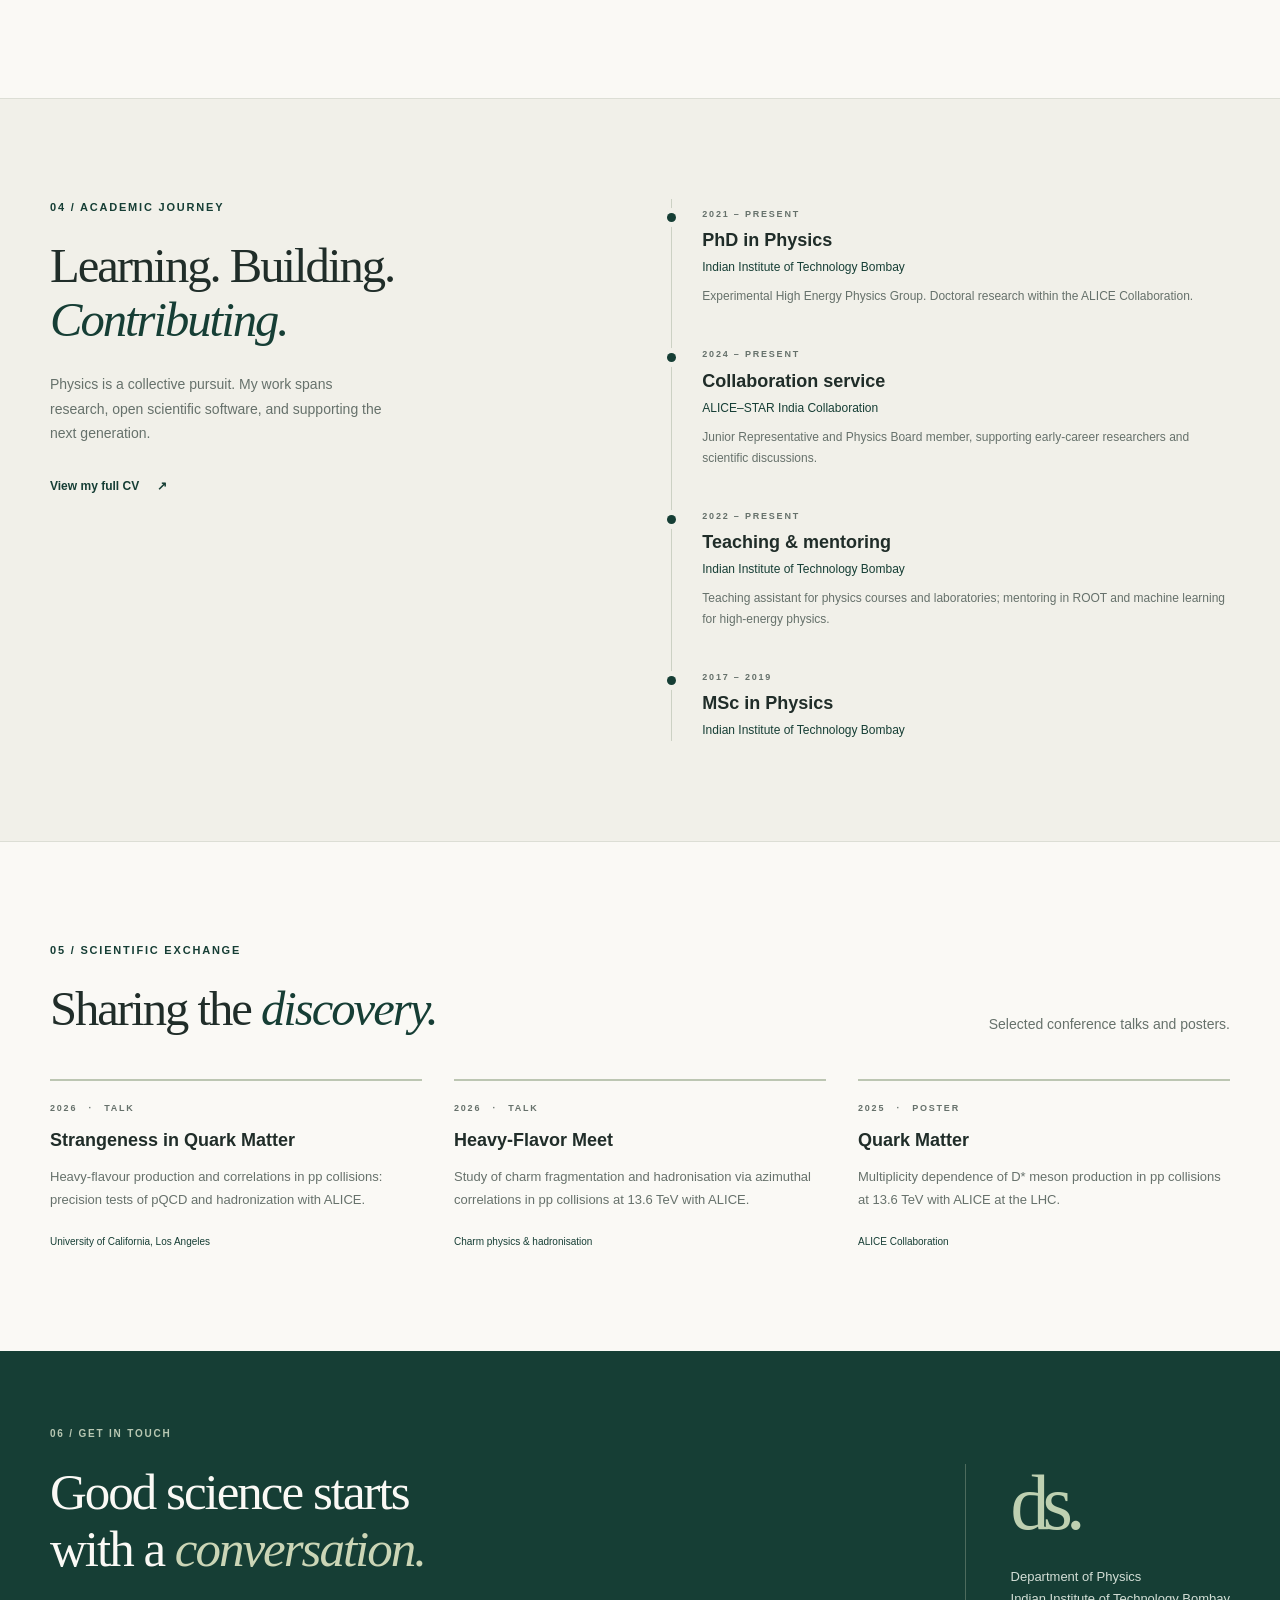
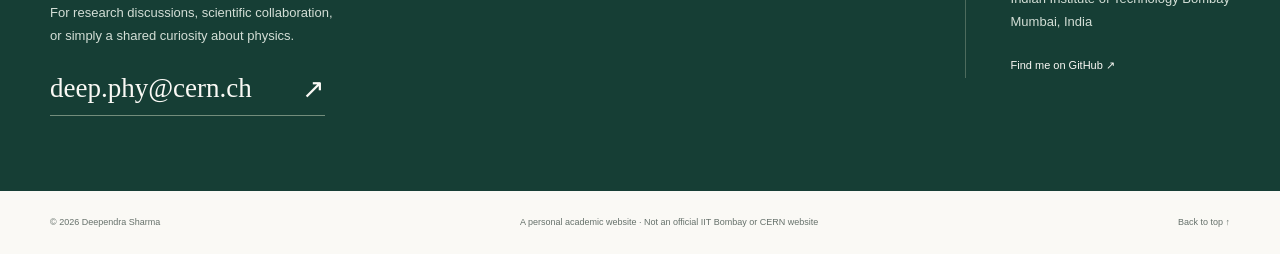
==== commit 2c01f171: "first thought" ====
--- a/index.html
+++ b/index.html
@@ -12,6 +12,15 @@
 </head>
 <body>
   <a class="skip-link" href="#main">Skip to content</a>
+  <aside class="message-banner" aria-labelledby="message-label">
+    <div class="container message-inner">
+      <p class="eyebrow" id="message-label">A thought to ponder</p>
+      <blockquote class="message-quote" lang="en">
+        <p>Do we know the complete truth? If we know it but share only part of it, are we communicating truth or falsehood? An incomplete account can lead to false hypotheses, which must then be tested and ruled out through further measurements.</p>
+      </blockquote>
+      <p class="message-author">&mdash; Deependra Sharma</p>
+    </div>
+  </aside>
   <header class="site-header">
     <div class="container header-inner">
       <a class="brand" href="#home" aria-label="Deependra Sharma, home"><span class="monogram">ds<span>.</span></span><span>Deependra Sharma</span></a>
--- a/styles.css
+++ b/styles.css
@@ -32,6 +32,12 @@
 h3 { font-weight: 600; font-size: 19px; line-height: 1.5; }
 .skip-link { position: fixed; top: -100px; left: 20px; padding: 10px 20px; background: var(--green); color: white; z-index: 100; }
 .skip-link:focus { top: 10px; }
+.message-banner { background: var(--green); color: var(--paper); }
+.message-inner { padding-block: 22px; }
+.message-inner > .eyebrow { color: #cbd5b6; font-size: 9px; margin-bottom: 9px; }
+.message-quote { margin: 0; max-width: 1000px; font: 17px/1.8 var(--serif); overflow-wrap: anywhere; }
+.message-quote:lang(hi) { font-family: "Nirmala UI", "Mangal", var(--sans); }
+.message-author { color: #d3ded6; font-size: 11px; margin-top: 9px; }
 .site-header { position: sticky; top: 0; z-index: 20; background: rgba(250, 249, 245, .97); border-bottom: 1px solid var(--line); }
 .header-inner { min-height: 88px; display: flex; align-items: center; justify-content: space-between; gap: 28px; }
 .brand { display: flex; align-items: center; gap: 15px; font-size: 14px; font-weight: 600; white-space: nowrap; }
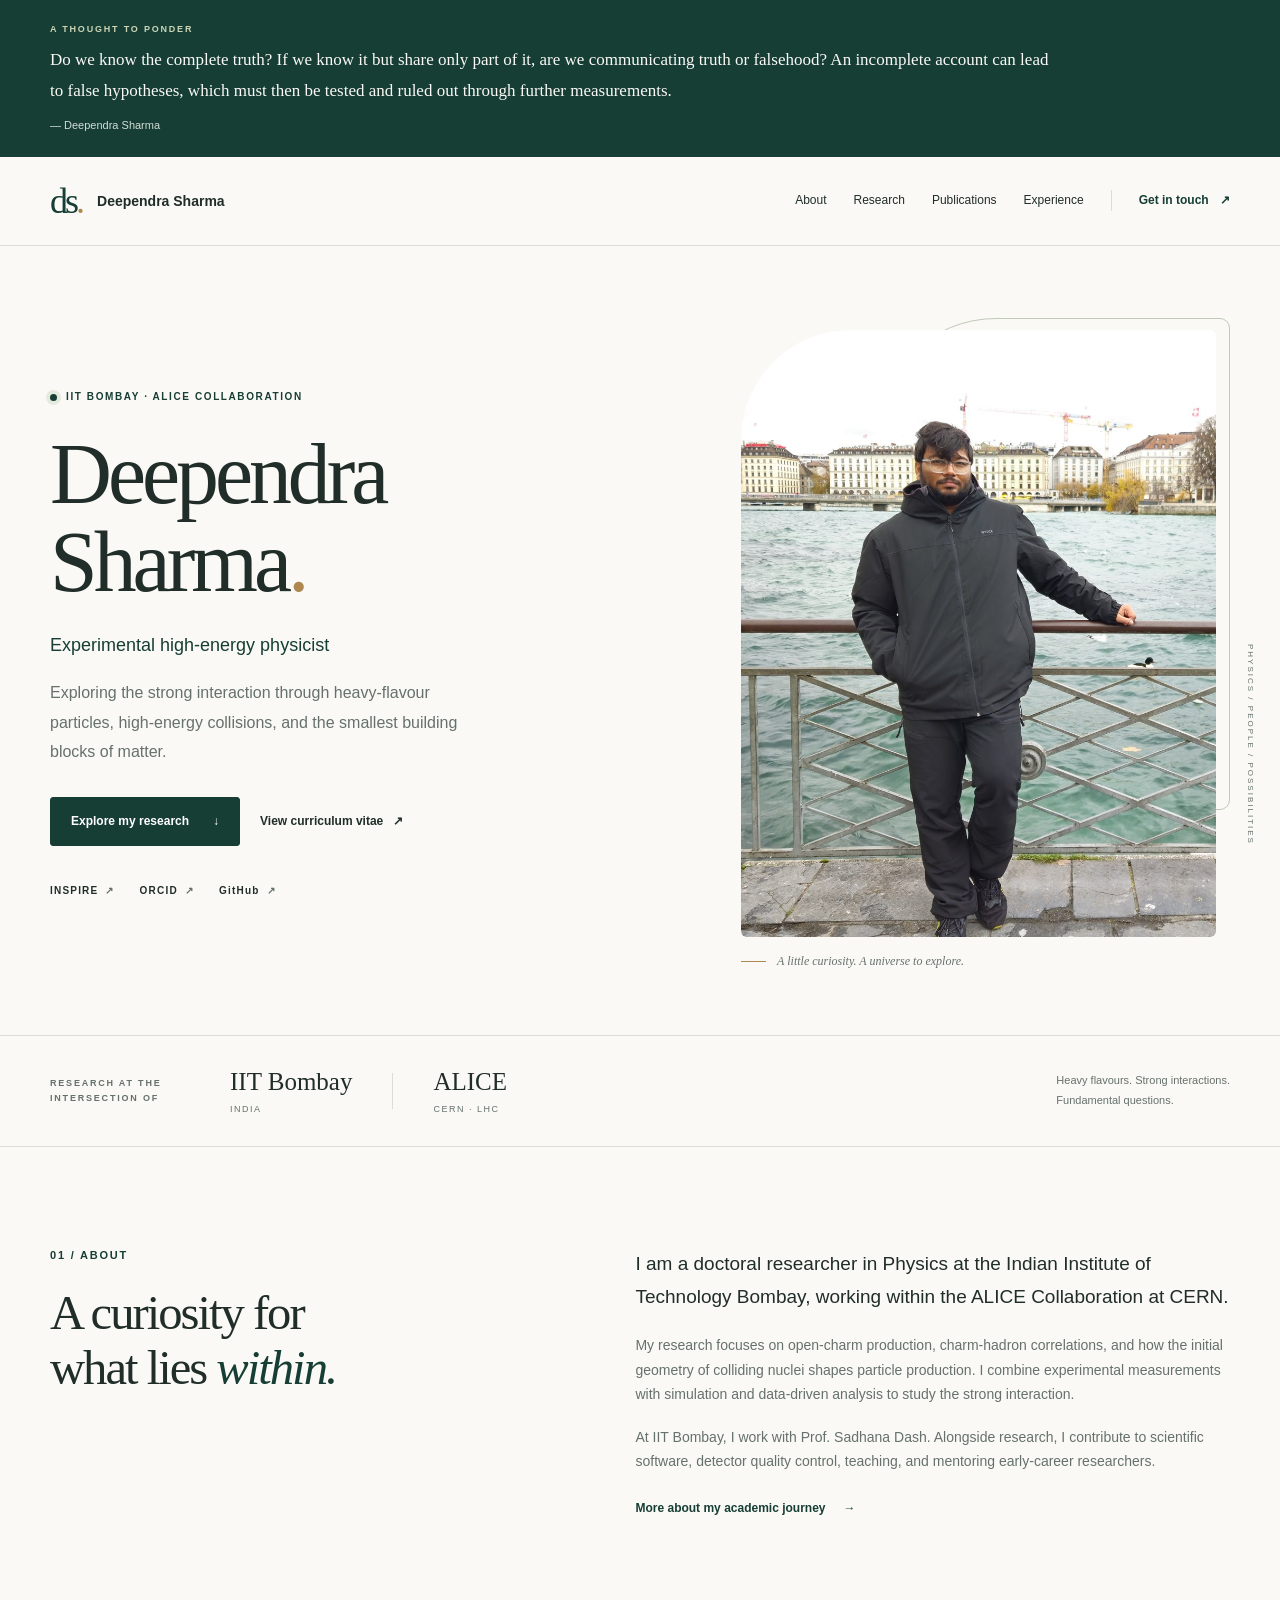
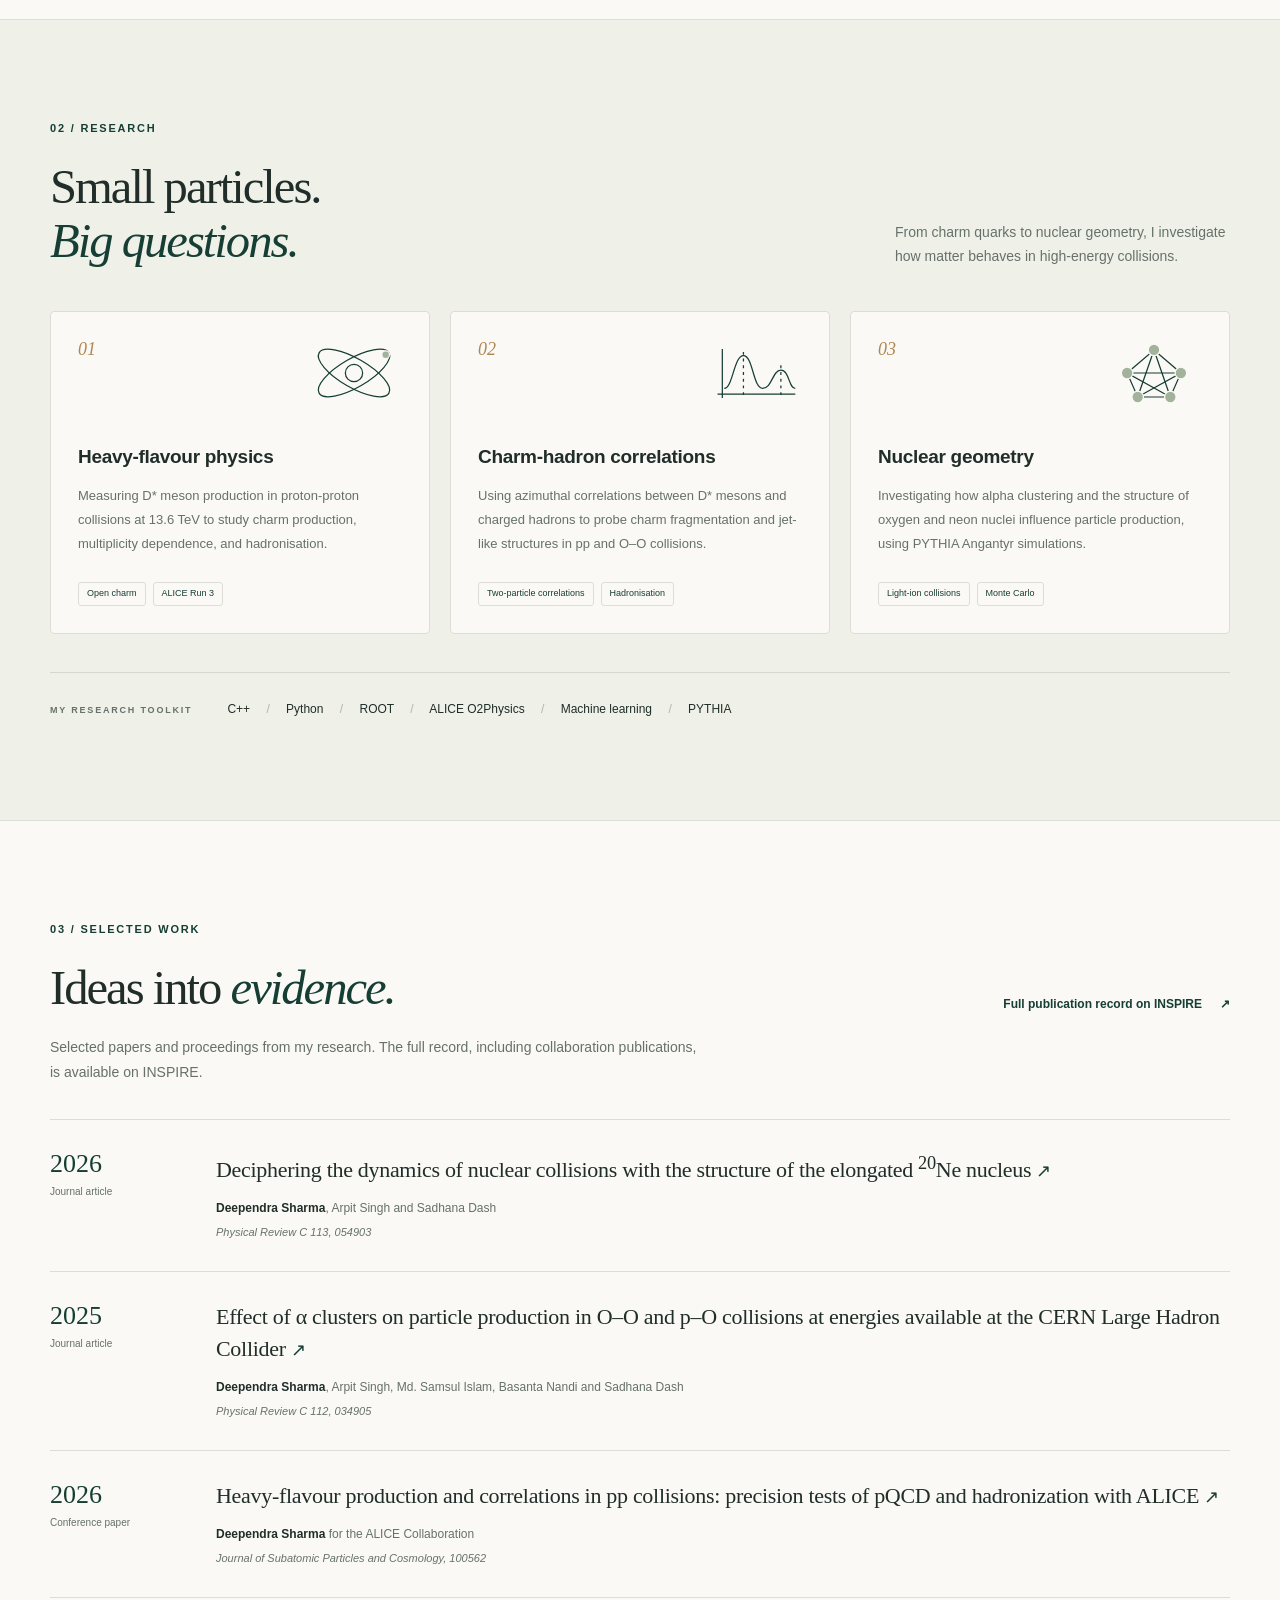
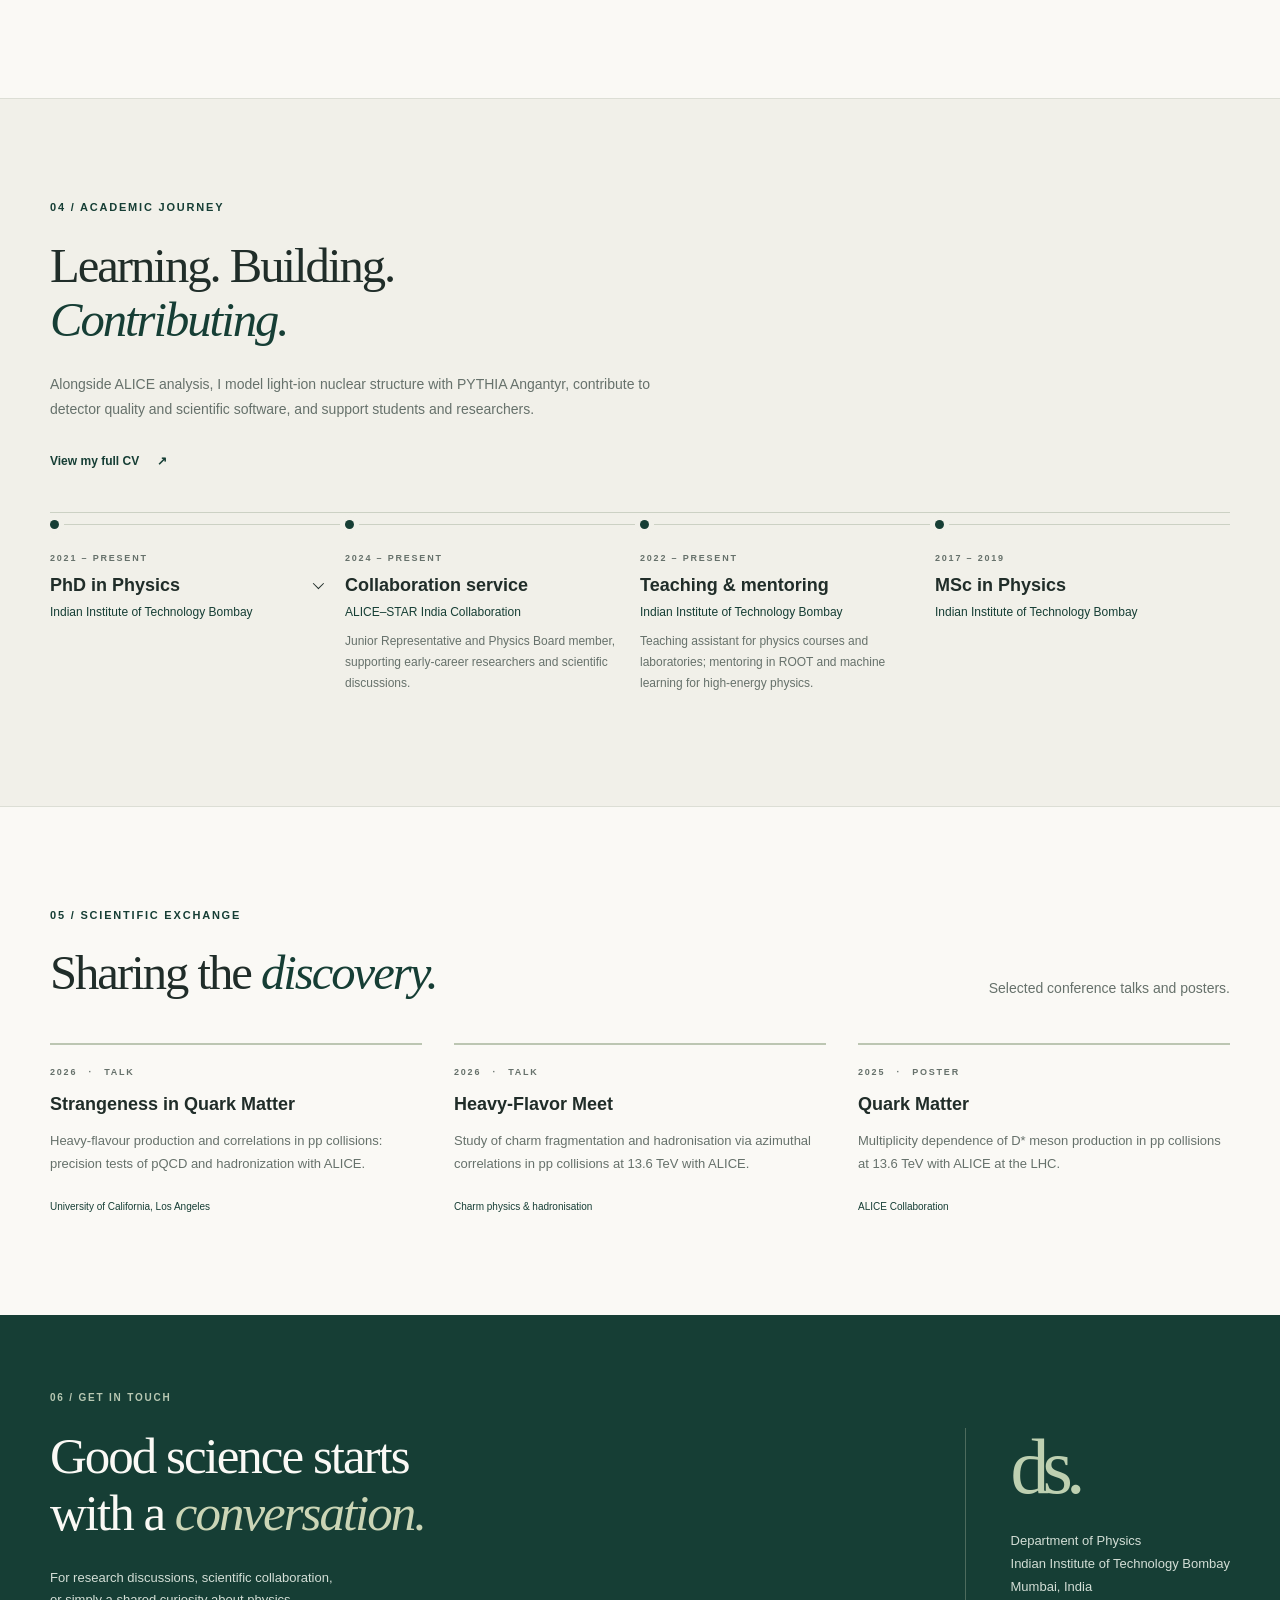
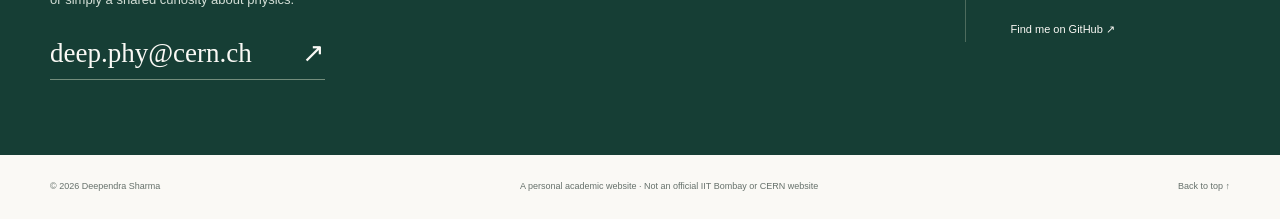
==== commit bc1cb567: "updated analysisnote from ALICE" ====
--- a/index.html
+++ b/index.html
@@ -94,9 +94,15 @@
 
     <section class="experience-section" id="experience" aria-labelledby="experience-title">
       <div class="container section experience-grid">
-        <div><p class="eyebrow section-kicker">04 / Academic journey</p><h2 id="experience-title">Learning. Building.<br><em>Contributing.</em></h2><p class="section-intro">Physics is a collective pursuit. My work spans research, open scientific software, and supporting the next generation.</p><a class="inline-link" href="cv.html">View my full CV <span aria-hidden="true">&nearr;</span></a></div>
-        <div class="timeline">
-          <article class="timeline-item"><p class="eyebrow">2021 &ndash; Present</p><h3>PhD in Physics</h3><p class="institution">Indian Institute of Technology Bombay</p><p>Experimental High Energy Physics Group. Doctoral research within the ALICE Collaboration.</p></article>
+        <div><p class="eyebrow section-kicker">04 / Academic journey</p><h2 id="experience-title">Learning. Building.<br><em>Contributing.</em></h2><p class="section-intro">Alongside ALICE analysis, I model light-ion nuclear structure with PYTHIA Angantyr, contribute to detector quality and scientific software, and support students and researchers.</p><a class="inline-link" href="cv.html">View my full CV <span aria-hidden="true">&nearr;</span></a></div>
+        <div class="timeline" role="region" aria-label="Academic journey timeline" tabindex="0">
+          <details class="timeline-item phd-item" data-phd-dropdown>
+            <summary class="phd-summary"><p class="eyebrow">2021 &ndash; Present</p><h3>PhD in Physics</h3><p class="institution">Indian Institute of Technology Bombay</p></summary>
+            <div class="phd-details">
+              <section><h4>Within ALICE</h4><p>Lead analyser for multiplicity-dependent D*<sup>+</sup> production and D*<sup>+</sup>-hadron correlations in pp collisions at &radic;s = 13.6 TeV; co-analyser for O&ndash;O correlations and p&ndash;O production at &radic;s<sub>NN</sub> = 5.36 TeV. <a href="https://alice-notes.web.cern.ch/node/1844">ANA-1844</a> &middot; <a href="https://alice-notes.web.cern.ch/node/1845">ANA-1845</a>.</p><p>Obtained ALICE-approved preliminary results for minimum-bias D*<sup>+</sup> production in pp collisions (<a href="https://alice-notes.web.cern.ch/node/1742">ANA-1742</a>). Developed O2Physics modules for identical-pion femtoscopy, D* reconstruction, and D*-hadron correlations; contributed to the ALICE Transition Radiation Detector Quality Control framework.</p></section>
+              <section><h4>Outside ALICE</h4><p>Implemented tetrahedral and bipyramidal configurations of oxygen and neon nuclei in PYTHIA Angantyr to study how nuclear substructure shapes particle production. Related work: <a href="https://doi.org/10.1103/l6mj-sgrn">O&ndash;O and p&ndash;O collisions</a> and <a href="https://doi.org/10.1103/3fy2-1d7l">neon nuclear structure</a>.</p></section>
+            </div>
+          </details>
           <article class="timeline-item"><p class="eyebrow">2024 &ndash; Present</p><h3>Collaboration service</h3><p class="institution">ALICE&ndash;STAR India Collaboration</p><p>Junior Representative and Physics Board member, supporting early-career researchers and scientific discussions.</p></article>
           <article class="timeline-item"><p class="eyebrow">2022 &ndash; Present</p><h3>Teaching &amp; mentoring</h3><p class="institution">Indian Institute of Technology Bombay</p><p>Teaching assistant for physics courses and laboratories; mentoring in ROOT and machine learning for high-energy physics.</p></article>
           <article class="timeline-item"><p class="eyebrow">2017 &ndash; 2019</p><h3>MSc in Physics</h3><p class="institution">Indian Institute of Technology Bombay</p></article>
--- a/styles.css
+++ b/styles.css
@@ -111,16 +111,28 @@
 .publication strong { color: var(--ink); font-weight: 600; }
 .publication .journal { margin-top: 4px; font-size: 11px; font-style: italic; }
 .experience-section { background: #f1f0e9; border-block: 1px solid var(--line); }
-.experience-grid { display: grid; grid-template-columns: 1fr 1.1fr; gap: 100px; }
-.experience-grid .section-intro { margin-block: 25px; max-width: 340px; }
-.timeline { border-left: 1px solid #ccd1c4; margin-left: 7px; }
-.timeline-item { position: relative; padding: 0 0 32px 30px; }
-.timeline-item:last-child { padding-bottom: 0; }
-.timeline-item::before { content: ""; position: absolute; top: 6px; left: -5px; width: 9px; height: 9px; border-radius: 50%; background: var(--green); box-shadow: 0 0 0 5px #f1f0e9; }
-.timeline-item > .eyebrow { font-size: 9px; color: var(--muted); margin-bottom: 6px; }
+.experience-grid { display: grid; grid-template-columns: 1fr; gap: 38px; }
+.experience-grid .section-intro { margin-block: 25px; max-width: 650px; }
+.timeline { display: grid; grid-auto-flow: column; grid-auto-columns: minmax(245px, 1fr); overflow-x: auto; overscroll-behavior-inline: contain; scroll-snap-type: x proximity; border-top: 1px solid #ccd1c4; scrollbar-color: var(--green) transparent; }
+.timeline { display: grid; grid-auto-flow: column; grid-auto-columns: minmax(245px, 1fr); overflow-x: auto; overscroll-behavior-inline: contain; scroll-snap-type: x proximity; scrollbar-color: var(--green) transparent; }
+.timeline { padding-top: 6px; }
+.timeline-item { position: relative; min-width: 0; padding: 24px 24px 12px 0; scroll-snap-align: start; }
+.timeline-item::before { content: ""; position: absolute; z-index: 1; top: 1px; left: 0; width: 9px; height: 9px; border-radius: 50%; background: var(--green); box-shadow: 0 0 0 5px #f1f0e9; }
+.timeline-item::after { content: ""; position: absolute; top: 5px; left: 0; right: 0; height: 1px; background: #ccd1c4; }
+.timeline-item .eyebrow { font-size: 9px; color: var(--muted); margin-bottom: 6px; }
 .timeline-item h3 { font-size: 18px; }
+.timeline-item h4 { margin-top: 0; font-size: 13px; }
 .timeline-item p { font-size: 12px; color: var(--muted); margin-top: 8px; }
 .timeline-item .institution { color: var(--green); font-size: 12px; margin-top: 3px; }
+.phd-summary { display: block; cursor: pointer; list-style: none; }
+.phd-summary::-webkit-details-marker { display: none; }
+.phd-summary h3 { display: flex; align-items: center; justify-content: space-between; gap: 12px; }
+.phd-summary h3::after { content: ""; flex: 0 0 7px; width: 7px; height: 7px; border-right: 1px solid currentColor; border-bottom: 1px solid currentColor; transform: rotate(45deg) translateY(-2px); transition: transform 160ms ease; }
+.phd-item[open] .phd-summary h3::after { transform: rotate(225deg) translateY(-2px); }
+.phd-summary:focus-visible { outline: 2px solid var(--green); outline-offset: 4px; }
+.phd-details { margin-top: 15px; }
+.phd-details section + section { margin-top: 18px; }
+.phd-details h4 { margin: 0; font-size: 13px; }
 .talks-grid { display: grid; grid-template-columns: repeat(3, 1fr); gap: 32px; }
 .talk-card { border-top: 2px solid #bcc6b2; padding-top: 20px; display: flex; flex-direction: column; }
 .talk-card .eyebrow { font-size: 9px; color: var(--muted); }
